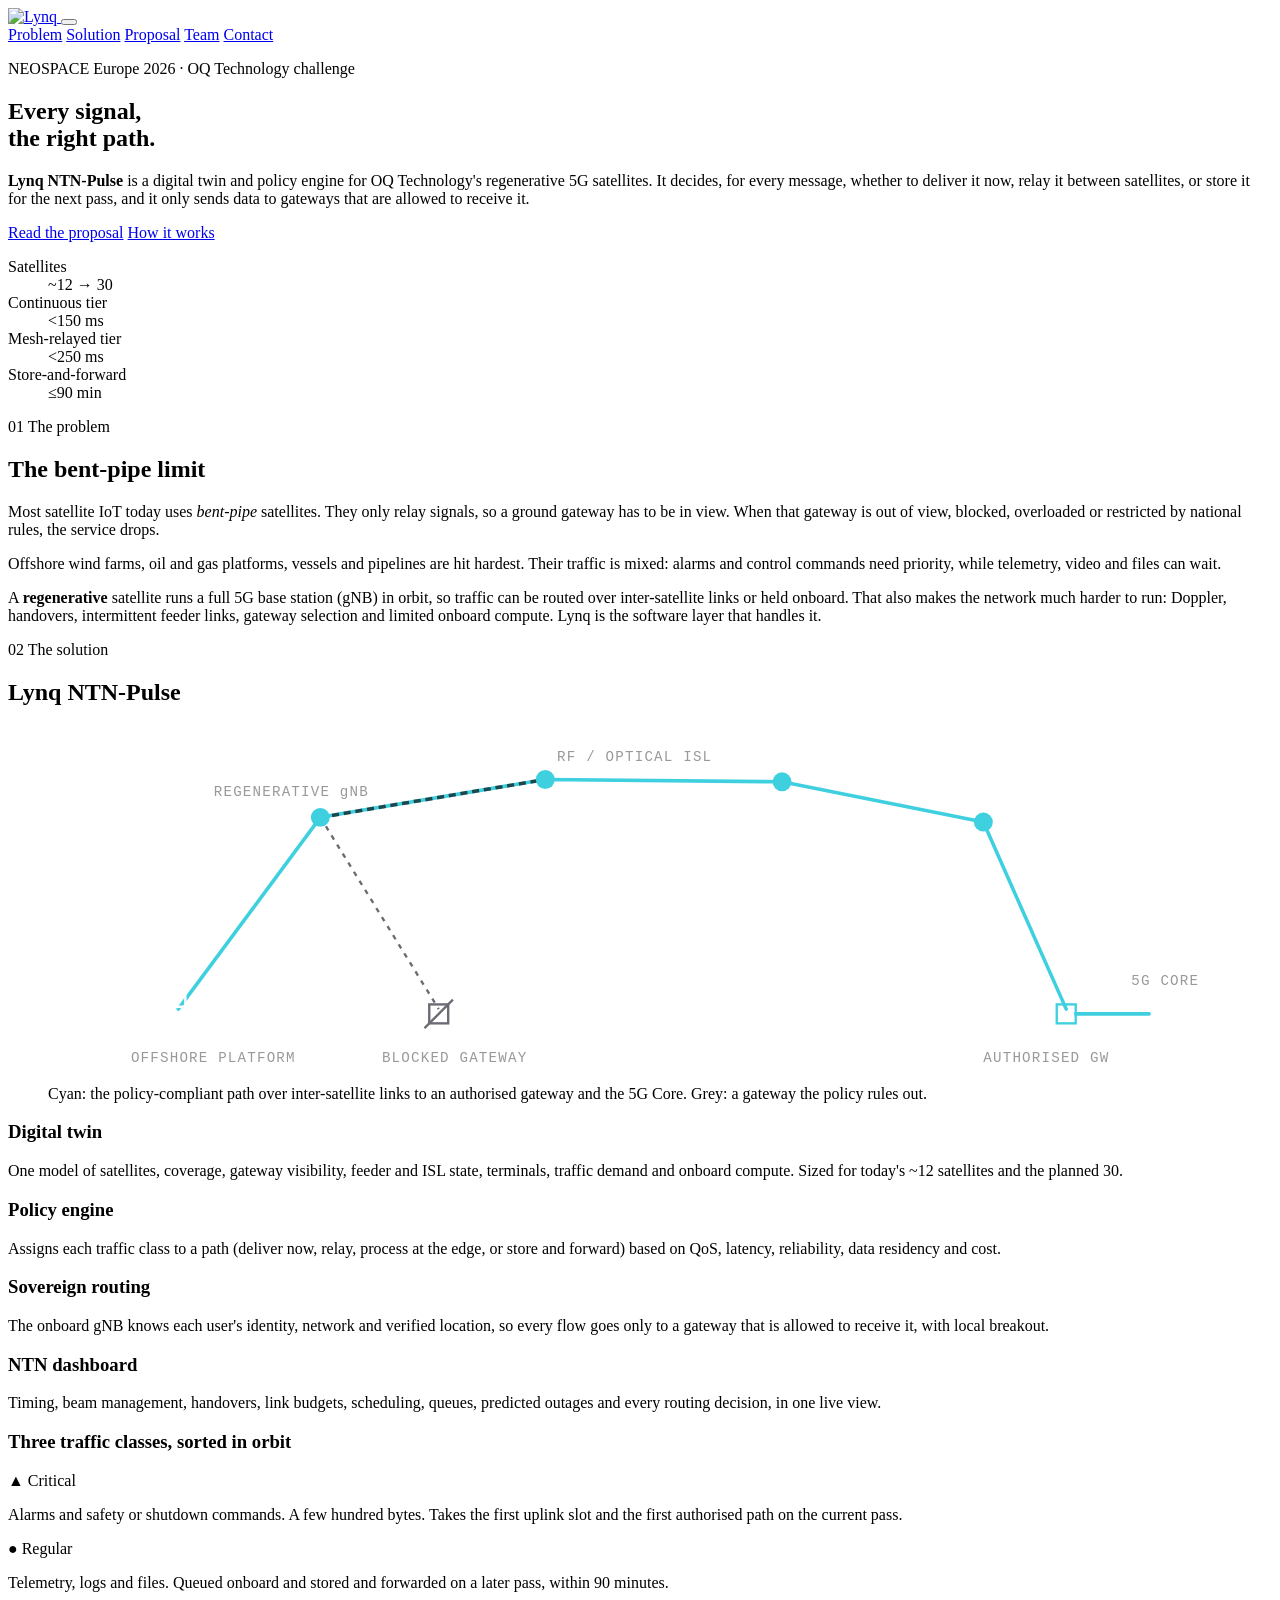
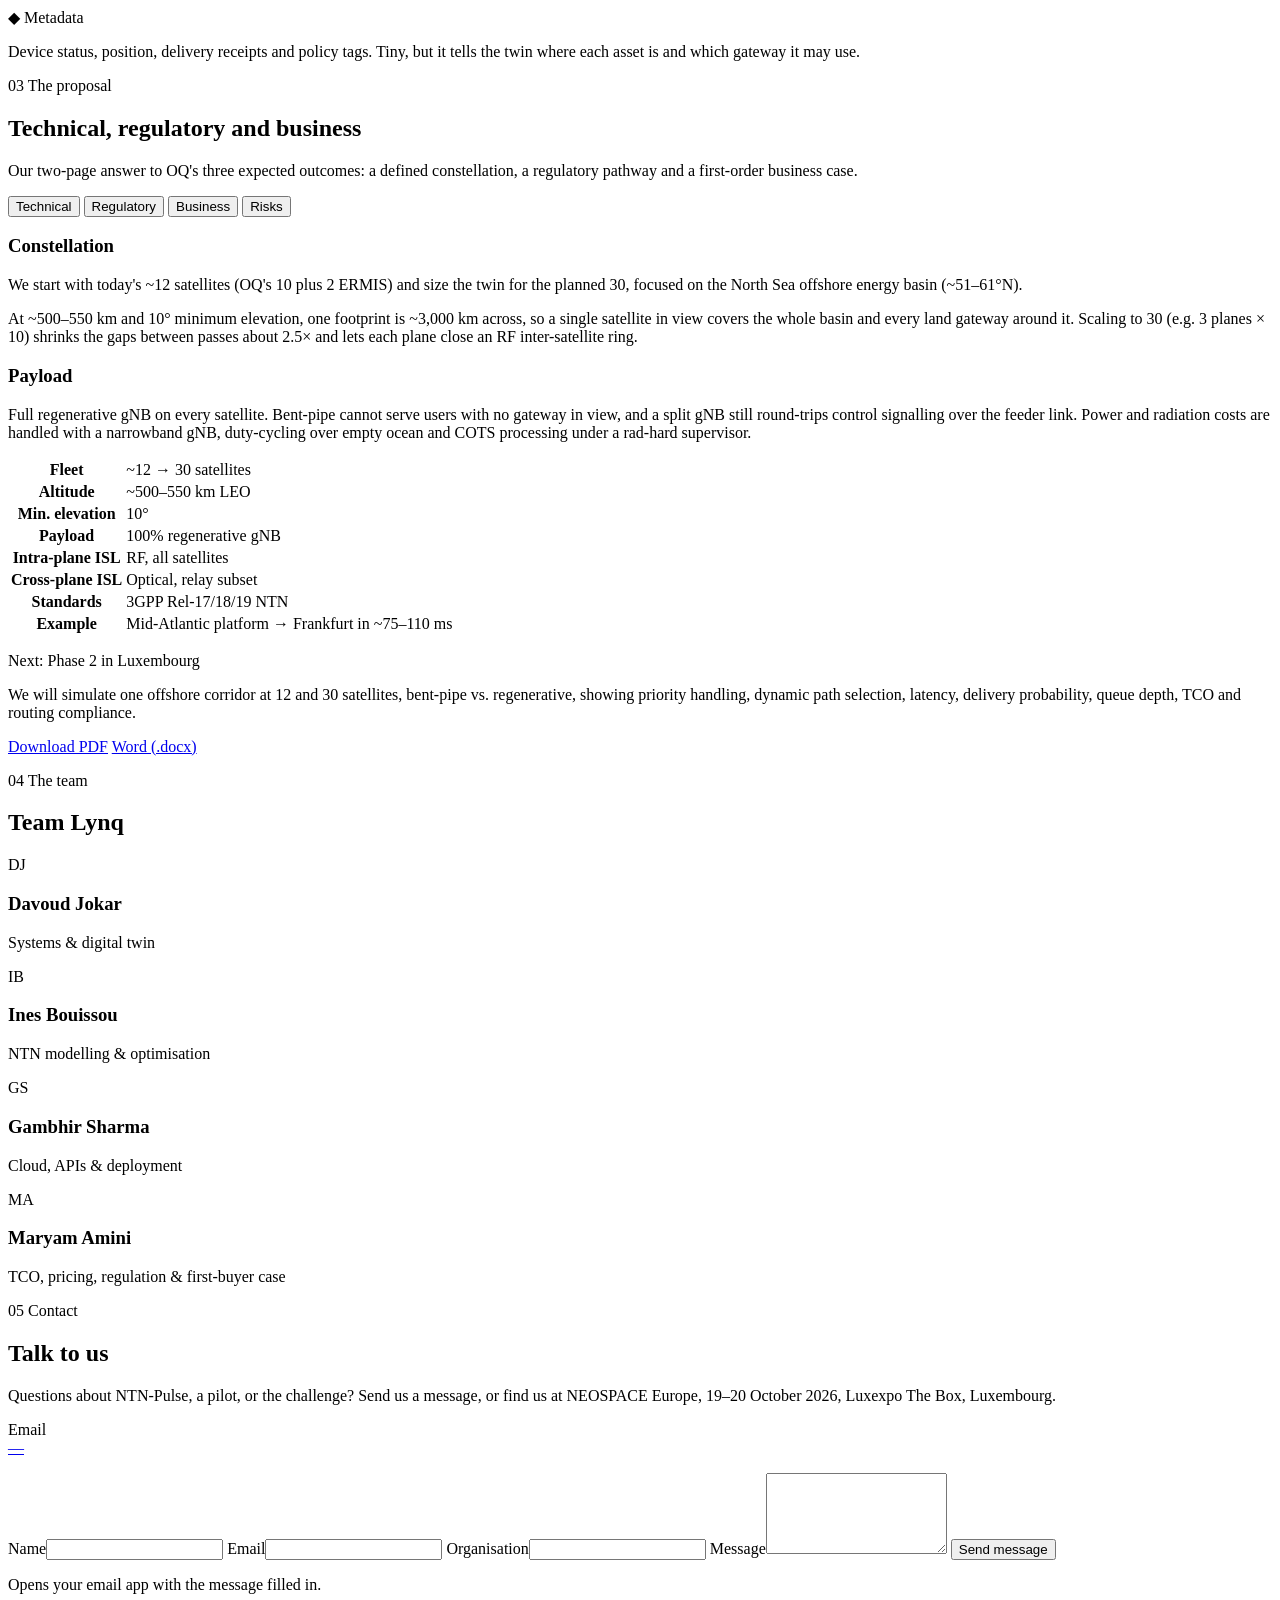
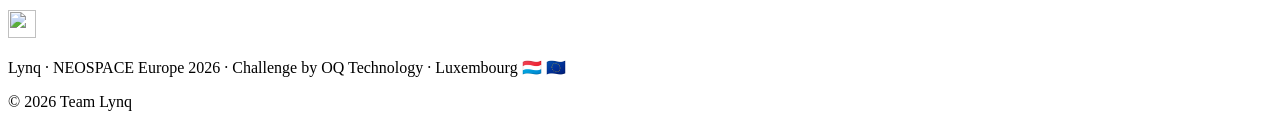
==== website/index.html @ 91b26a1f "Add static website for Vercel One-page site with the proposal summary, architecture diagram, team an" ====
<!doctype html>
<html lang="en">
<head>
  <meta charset="utf-8">
  <meta name="viewport" content="width=device-width, initial-scale=1">
  <title>Lynq NTN-Pulse · Every signal, the right path.</title>
  <meta name="description" content="Lynq NTN-Pulse: a digital twin and policy engine for OQ Technology's regenerative gNB-onboard LEO constellation. NEOSPACE Europe 2026.">
  <meta property="og:title" content="Lynq NTN-Pulse">
  <meta property="og:description" content="Digital twin and policy engine for regenerative 5G NR-NTN satellites. Every signal, the right path.">
  <meta property="og:type" content="website">
  <meta name="theme-color" content="#0E0E0E">
  <link rel="icon" href="/assets/favicon/favicon.svg" type="image/svg+xml">
  <link rel="icon" href="/assets/favicon/favicon-32.png" sizes="32x32">
  <link rel="apple-touch-icon" href="/assets/favicon/favicon-180.png">
  <link rel="stylesheet" href="/assets/lynq-tokens.css">
  <link rel="stylesheet" href="/styles.css">
</head>
<body>
  <header class="nav">
    <div class="wrap nav__inner">
      <a href="#top" class="nav__brand" aria-label="Lynq home">
        <img src="/assets/logos/lynq-horizontal.svg" alt="Lynq" height="28">
      </a>
      <button class="nav__toggle" aria-label="Open menu" aria-expanded="false" aria-controls="nav-links">
        <span></span><span></span>
      </button>
      <nav id="nav-links" class="nav__links">
        <a href="#problem">Problem</a>
        <a href="#solution">Solution</a>
        <a href="#proposal">Proposal</a>
        <a href="#team">Team</a>
        <a href="#contact" class="lynq-btn lynq-btn--sm">Contact</a>
      </nav>
    </div>
  </header>

  <main id="top">
    <!-- Hero -->
    <section class="hero">
      <div class="hero__orbits" aria-hidden="true"></div>
      <div class="wrap hero__inner">
        <p class="lynq-label">NEOSPACE Europe 2026 · OQ Technology challenge</p>
        <h1 class="hero__title lynq-h-gradient">Every signal,<br>the right path.</h1>
        <p class="hero__lead">
          <strong>Lynq NTN-Pulse</strong> is a digital twin and policy engine for OQ Technology's
          regenerative 5G satellites. It decides, for every message, whether to deliver it now,
          relay it between satellites, or store it for the next pass, and it only sends data
          to gateways that are allowed to receive it.
        </p>
        <div class="hero__cta">
          <a href="/assets/docs/lynq-ntn-pulse-proposal.pdf" class="lynq-btn" target="_blank" rel="noopener">Read the proposal</a>
          <a href="#solution" class="btn-secondary">How it works</a>
        </div>
        <dl class="stats">
          <div><dt>Satellites</dt><dd>~12 → 30</dd></div>
          <div><dt>Continuous tier</dt><dd>&lt;150 ms</dd></div>
          <div><dt>Mesh-relayed tier</dt><dd>&lt;250 ms</dd></div>
          <div><dt>Store-and-forward</dt><dd>≤90 min</dd></div>
        </dl>
      </div>
    </section>

    <!-- Problem -->
    <section id="problem" class="section">
      <div class="wrap grid-2">
        <div>
          <p class="lynq-label"><span class="num">01</span> The problem</p>
          <h2 class="lynq-h-gradient">The bent-pipe limit</h2>
        </div>
        <div class="prose">
          <p>
            Most satellite IoT today uses <em>bent-pipe</em> satellites. They only relay signals,
            so a ground gateway has to be in view. When that gateway is out of view, blocked,
            overloaded or restricted by national rules, the service drops.
          </p>
          <p>
            Offshore wind farms, oil and gas platforms, vessels and pipelines are hit hardest.
            Their traffic is mixed: alarms and control commands need priority, while telemetry,
            video and files can wait.
          </p>
          <p>
            A <strong>regenerative</strong> satellite runs a full 5G base station (gNB) in orbit, so
            traffic can be routed over inter-satellite links or held onboard. That also makes the
            network much harder to run: Doppler, handovers, intermittent feeder links, gateway
            selection and limited onboard compute. Lynq is the software layer that handles it.
          </p>
        </div>
      </div>
    </section>

    <!-- Solution -->
    <section id="solution" class="section section--alt">
      <div class="wrap">
        <p class="lynq-label"><span class="num">02</span> The solution</p>
        <h2 class="lynq-h-gradient">Lynq NTN-Pulse</h2>

        <figure class="diagram">
          <svg viewBox="0 0 1000 300" role="img" aria-labelledby="diag-title diag-desc">
            <title id="diag-title">Policy-compliant data path</title>
            <desc id="diag-desc">An offshore platform sends data up to a satellite. The nearby gateway is blocked, so the data is relayed over inter-satellite links to an authorised gateway and on to the 5G Core and cloud.</desc>
            <defs>
              <pattern id="grid" width="40" height="40" patternUnits="userSpaceOnUse">
                <path d="M40 0H0V40" fill="none" stroke="rgba(255,255,255,.04)"/>
              </pattern>
            </defs>
            <rect width="1000" height="300" fill="url(#grid)"/>
            <path d="M20 120 Q500 -10 980 120" fill="none" stroke="rgba(255,255,255,.12)" stroke-width="1.5"/>
            <!-- service + ISL path -->
            <path class="pulse" d="M110 240 L230 78 L420 46 L620 48 L790 82 L860 240" fill="none" stroke="#3FD0E0" stroke-width="3" stroke-linecap="round" stroke-linejoin="round"/>
            <line x1="230" y1="78" x2="420" y2="46" stroke="#0E0E0E" stroke-width="3" stroke-dasharray="6 4" opacity=".7"/>
            <!-- blocked feeder -->
            <line x1="230" y1="78" x2="330" y2="240" stroke="#6B6B73" stroke-width="2" stroke-dasharray="4 5"/>
            <!-- satellites -->
            <g fill="#3FD0E0">
              <circle cx="230" cy="78" r="8"/><circle cx="420" cy="46" r="8"/>
              <circle cx="620" cy="48" r="8"/><circle cx="790" cy="82" r="8"/>
            </g>
            <!-- platform -->
            <g stroke="#fff" stroke-width="2" fill="none" stroke-linecap="round">
              <path d="M92 262 L128 262 M98 262 L104 238 L116 238 L122 262 M104 238 L104 228 L116 228 L116 238"/>
            </g>
            <!-- blocked gateway -->
            <rect x="322" y="236" width="16" height="16" fill="none" stroke="#6B6B73" stroke-width="2"/>
            <line x1="318" y1="256" x2="342" y2="232" stroke="#6B6B73" stroke-width="2"/>
            <!-- authorised gateway -->
            <rect x="852" y="236" width="16" height="16" fill="none" stroke="#3FD0E0" stroke-width="2"/>
            <line x1="868" y1="244" x2="930" y2="244" stroke="#3FD0E0" stroke-width="3" stroke-linecap="round"/>
            <circle cx="944" cy="244" r="10" fill="none" stroke="#fff" stroke-width="2"/>
            <g font-family="JetBrains Mono, monospace" font-size="12" letter-spacing="1" fill="#999">
              <text x="70" y="285">OFFSHORE PLATFORM</text>
              <text x="282" y="285">BLOCKED GATEWAY</text>
              <text x="430" y="30">RF / OPTICAL ISL</text>
              <text x="790" y="285">AUTHORISED GW</text>
              <text x="915" y="220">5G CORE</text>
              <text x="140" y="60">REGENERATIVE gNB</text>
            </g>
          </svg>
          <figcaption>Cyan: the policy-compliant path over inter-satellite links to an authorised gateway and the 5G Core. Grey: a gateway the policy rules out.</figcaption>
        </figure>

        <div class="cards">
          <article class="lynq-card card">
            <h3>Digital twin</h3>
            <p>One model of satellites, coverage, gateway visibility, feeder and ISL state, terminals, traffic demand and onboard compute. Sized for today's ~12 satellites and the planned 30.</p>
          </article>
          <article class="lynq-card card">
            <h3>Policy engine</h3>
            <p>Assigns each traffic class to a path (deliver now, relay, process at the edge, or store and forward) based on QoS, latency, reliability, data residency and cost.</p>
          </article>
          <article class="lynq-card card">
            <h3>Sovereign routing</h3>
            <p>The onboard gNB knows each user's identity, network and verified location, so every flow goes only to a gateway that is allowed to receive it, with local breakout.</p>
          </article>
          <article class="lynq-card card">
            <h3>NTN dashboard</h3>
            <p>Timing, beam management, handovers, link budgets, scheduling, queues, predicted outages and every routing decision, in one live view.</p>
          </article>
        </div>

        <h3 class="sub">Three traffic classes, sorted in orbit</h3>
        <div class="classes">
          <div class="class class--critical">
            <span class="class__tag">▲ Critical</span>
            <p>Alarms and safety or shutdown commands. A few hundred bytes. Takes the first uplink slot and the first authorised path on the current pass.</p>
          </div>
          <div class="class class--regular">
            <span class="class__tag">● Regular</span>
            <p>Telemetry, logs and files. Queued onboard and stored and forwarded on a later pass, within 90 minutes.</p>
          </div>
          <div class="class class--meta">
            <span class="class__tag">◆ Metadata</span>
            <p>Device status, position, delivery receipts and policy tags. Tiny, but it tells the twin where each asset is and which gateway it may use.</p>
          </div>
        </div>
      </div>
    </section>

    <!-- Proposal -->
    <section id="proposal" class="section">
      <div class="wrap">
        <p class="lynq-label"><span class="num">03</span> The proposal</p>
        <h2 class="lynq-h-gradient">Technical, regulatory and business</h2>
        <p class="intro">Our two-page answer to OQ's three expected outcomes: a defined constellation, a regulatory pathway and a first-order business case.</p>

        <div class="tabs" role="tablist" aria-label="Proposal sections">
          <button role="tab" id="tab-tech" aria-controls="panel-tech" aria-selected="true">Technical</button>
          <button role="tab" id="tab-reg" aria-controls="panel-reg" aria-selected="false" tabindex="-1">Regulatory</button>
          <button role="tab" id="tab-biz" aria-controls="panel-biz" aria-selected="false" tabindex="-1">Business</button>
          <button role="tab" id="tab-risk" aria-controls="panel-risk" aria-selected="false" tabindex="-1">Risks</button>
        </div>

        <div class="panel" role="tabpanel" id="panel-tech" aria-labelledby="tab-tech">
          <div class="grid-2">
            <div class="prose">
              <h3>Constellation</h3>
              <p>We start with today's ~12 satellites (OQ's 10 plus 2 ERMIS) and size the twin for the planned 30, focused on the North Sea offshore energy basin (~51–61°N).</p>
              <p>At ~500–550 km and 10° minimum elevation, one footprint is ~3,000 km across, so a single satellite in view covers the whole basin and every land gateway around it. Scaling to 30 (e.g. 3 planes × 10) shrinks the gaps between passes about 2.5× and lets each plane close an RF inter-satellite ring.</p>
              <h3>Payload</h3>
              <p>Full regenerative gNB on every satellite. Bent-pipe cannot serve users with no gateway in view, and a split gNB still round-trips control signalling over the feeder link. Power and radiation costs are handled with a narrowband gNB, duty-cycling over empty ocean and COTS processing under a rad-hard supervisor.</p>
            </div>
            <div>
              <table class="spec">
                <tbody>
                  <tr><th>Fleet</th><td>~12 → 30 satellites</td></tr>
                  <tr><th>Altitude</th><td>~500–550 km LEO</td></tr>
                  <tr><th>Min. elevation</th><td>10°</td></tr>
                  <tr><th>Payload</th><td>100% regenerative gNB</td></tr>
                  <tr><th>Intra-plane ISL</th><td>RF, all satellites</td></tr>
                  <tr><th>Cross-plane ISL</th><td>Optical, relay subset</td></tr>
                  <tr><th>Standards</th><td>3GPP Rel-17/18/19 NTN</td></tr>
                  <tr><th>Example</th><td>Mid-Atlantic platform → Frankfurt in ~75–110 ms</td></tr>
                </tbody>
              </table>
            </div>
          </div>
        </div>

        <div class="panel" role="tabpanel" id="panel-reg" aria-labelledby="tab-reg" hidden>
          <div class="grid-2">
            <div class="prose">
              <h3>The Consultant's Dilemma</h3>
              <p>A local gateway may be the best technical choice but still be off-limits because of national restrictions, data-residency rules or licensing. Lynq applies routing policy onboard and sends each flow only to a policy-compliant gateway. Under MNO partnerships, the MNO keeps lawful intercept.</p>
              <p>ITU Radio Regulations Article 9 coordination and Article 22 EPFD limits are hard design constraints. We support EU-hosted processing, encryption, customer key ownership, pseudonymisation and GDPR retention. <strong>Sovereignty is built into routing.</strong></p>
            </div>
            <ol class="steps">
              <li><strong>Luxembourg ILR / LSA</strong><span>Extend OQ's Nov-2025 concession to ISL and regenerative operations</span></li>
              <li><strong>ITU BR via Luxembourg</strong><span>Priority filings</span></li>
              <li><strong>International waters</strong><span>No landing rights needed</span></li>
              <li><strong>North Sea regulators &amp; MNOs</strong><span>Coastal coverage</span></li>
              <li><strong>EC / CEPT</strong><span>S-band MSS (IoT) and C-band direct-to-device spectrum</span></li>
            </ol>
          </div>
        </div>

        <div class="panel" role="tabpanel" id="panel-biz" aria-labelledby="tab-biz" hidden>
          <div class="grid-2">
            <div class="prose">
              <h3>First buyer</h3>
              <p>A European offshore energy operator or offshore wind O&amp;M provider. Lynq reduces blind spots, improves alarm delivery and cuts dependence on VSAT and fixed gateways.</p>
              <h3>Revenue</h3>
              <p>Integration fees, monthly subscriptions by asset and traffic class, usage charges for priority QoS, and MNO wholesale or roaming. We price per asset, never per byte.</p>
              <p>OQ's EIC Accelerator award and €25M EIB venture debt fund a second service on the same network: SOS and safety messaging to unmodified phones for offshore crews and vessels.</p>
            </div>
            <div class="bignums">
              <div><span class="bignum">~€9M</span><span>per year opex for the North Sea network, including replenishment</span></div>
              <div><span class="bignum">~75k</span><span>offshore assets at €120/yr to break even</span></div>
              <div><span class="bignum">~9k</span><span>sovereign or defence endpoints at €1,000+/yr to break even</span></div>
            </div>
          </div>
        </div>

        <div class="panel" role="tabpanel" id="panel-risk" aria-labelledby="tab-risk" hidden>
          <div class="table-scroll">
            <table class="risks">
              <thead><tr><th>Risk</th><th>Assumption</th><th>Mitigation</th></tr></thead>
              <tbody>
                <tr><td>Payload</td><td>Final power, compute, radiation and RAN-interface limits may differ.</td><td>Payload-independent policies with cloud and gateway fallback; OQ interface checklist.</td></tr>
                <tr><td>ISL / regulatory</td><td>Final ISL, gateway and spectrum choices may change.</td><td>Simulate optical and RF ISLs, gateway visibility and store-and-forward; ITU and national rules as hard constraints.</td></tr>
                <tr><td>Adoption</td><td>Customers may resist new terminals, MNO integration or uncertain SLAs.</td><td>One wind-turbine alarm use case, measured TCO and a paid pilot with latency, availability and delivery targets.</td></tr>
              </tbody>
            </table>
          </div>
        </div>

        <div class="next lynq-card">
          <div>
            <p class="lynq-label">Next: Phase 2 in Luxembourg</p>
            <p>We will simulate one offshore corridor at 12 and 30 satellites, bent-pipe vs. regenerative, showing priority handling, dynamic path selection, latency, delivery probability, queue depth, TCO and routing compliance.</p>
          </div>
          <div class="next__dl">
            <a href="/assets/docs/lynq-ntn-pulse-proposal.pdf" class="lynq-btn" target="_blank" rel="noopener">Download PDF</a>
            <a href="/assets/docs/lynq-ntn-pulse-proposal.docx" class="btn-secondary" download>Word (.docx)</a>
          </div>
        </div>
      </div>
    </section>

    <!-- Team -->
    <section id="team" class="section section--alt">
      <div class="wrap">
        <p class="lynq-label"><span class="num">04</span> The team</p>
        <h2 class="lynq-h-gradient">Team Lynq</h2>
        <div class="team">
          <article class="lynq-card member">
            <div class="member__avatar" aria-hidden="true">DJ</div>
            <h3>Davoud Jokar</h3>
            <p>Systems &amp; digital twin</p>
          </article>
          <article class="lynq-card member">
            <div class="member__avatar" aria-hidden="true">IB</div>
            <h3>Ines Bouissou</h3>
            <p>NTN modelling &amp; optimisation</p>
          </article>
          <article class="lynq-card member">
            <div class="member__avatar" aria-hidden="true">GS</div>
            <h3>Gambhir Sharma</h3>
            <p>Cloud, APIs &amp; deployment</p>
          </article>
          <article class="lynq-card member">
            <div class="member__avatar" aria-hidden="true">MA</div>
            <h3>Maryam Amini</h3>
            <p>TCO, pricing, regulation &amp; first-buyer case</p>
          </article>
        </div>
      </div>
    </section>

    <!-- Contact -->
    <section id="contact" class="section">
      <div class="wrap grid-2">
        <div>
          <p class="lynq-label"><span class="num">05</span> Contact</p>
          <h2 class="lynq-h-gradient">Talk to us</h2>
          <p class="intro">Questions about NTN-Pulse, a pilot, or the challenge? Send us a message, or find us at NEOSPACE Europe, 19–20 October 2026, Luxexpo The Box, Luxembourg.</p>
          <p class="contact-email">
            <span class="lynq-label">Email</span><br>
            <a id="contact-email" href="#">—</a>
          </p>
        </div>
        <form class="contact-form lynq-card" id="contact-form">
          <label>Name<input name="name" type="text" autocomplete="name" required></label>
          <label>Email<input name="email" type="email" autocomplete="email" required></label>
          <label>Organisation<input name="org" type="text" autocomplete="organization"></label>
          <label>Message<textarea name="message" rows="5" required></textarea></label>
          <button type="submit" class="lynq-btn">Send message</button>
          <p class="form-note">Opens your email app with the message filled in.</p>
        </form>
      </div>
    </section>
  </main>

  <footer class="footer">
    <div class="wrap footer__inner">
      <img src="/assets/logos/lynq-icon.svg" alt="" width="28" height="28">
      <p>Lynq · NEOSPACE Europe 2026 · Challenge by OQ Technology · Luxembourg 🇱🇺 🇪🇺</p>
      <p>© <span id="year">2026</span> Team Lynq</p>
    </div>
  </footer>

  <script src="/script.js" defer></script>
</body>
</html>
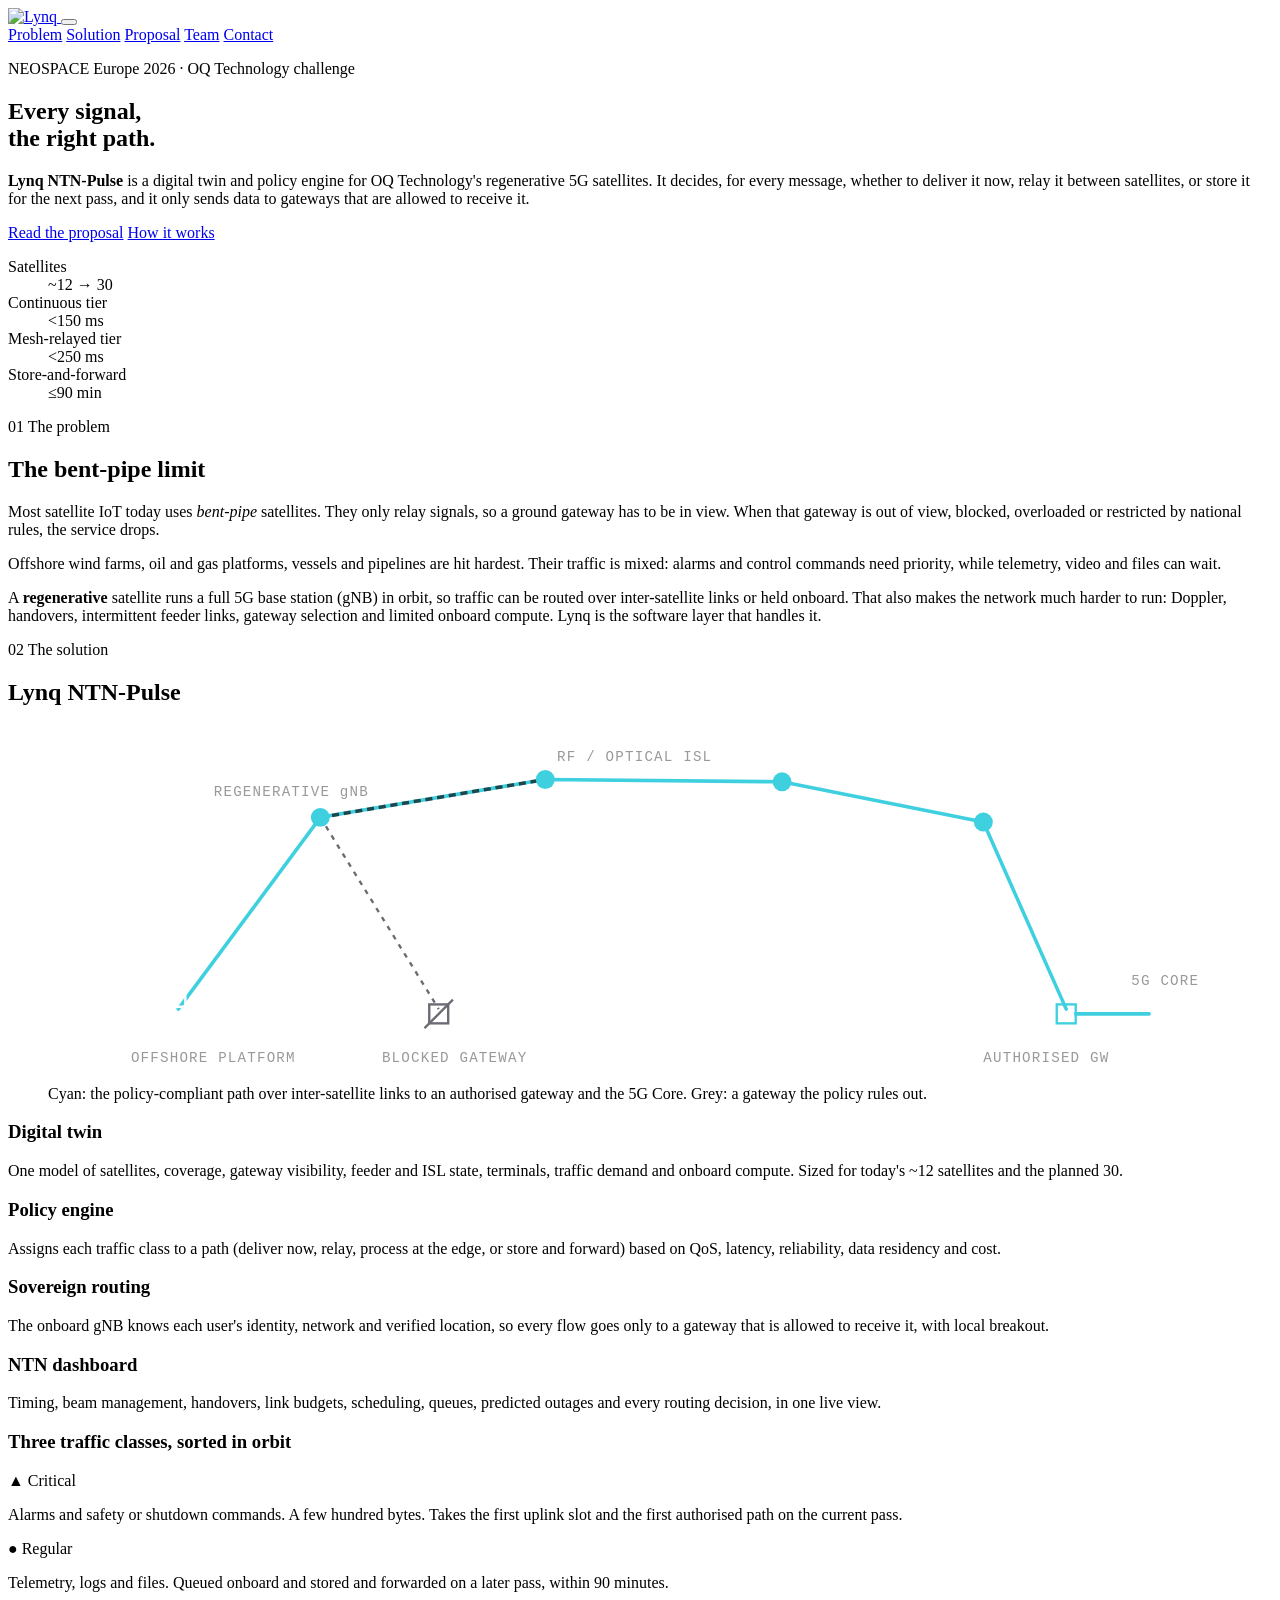
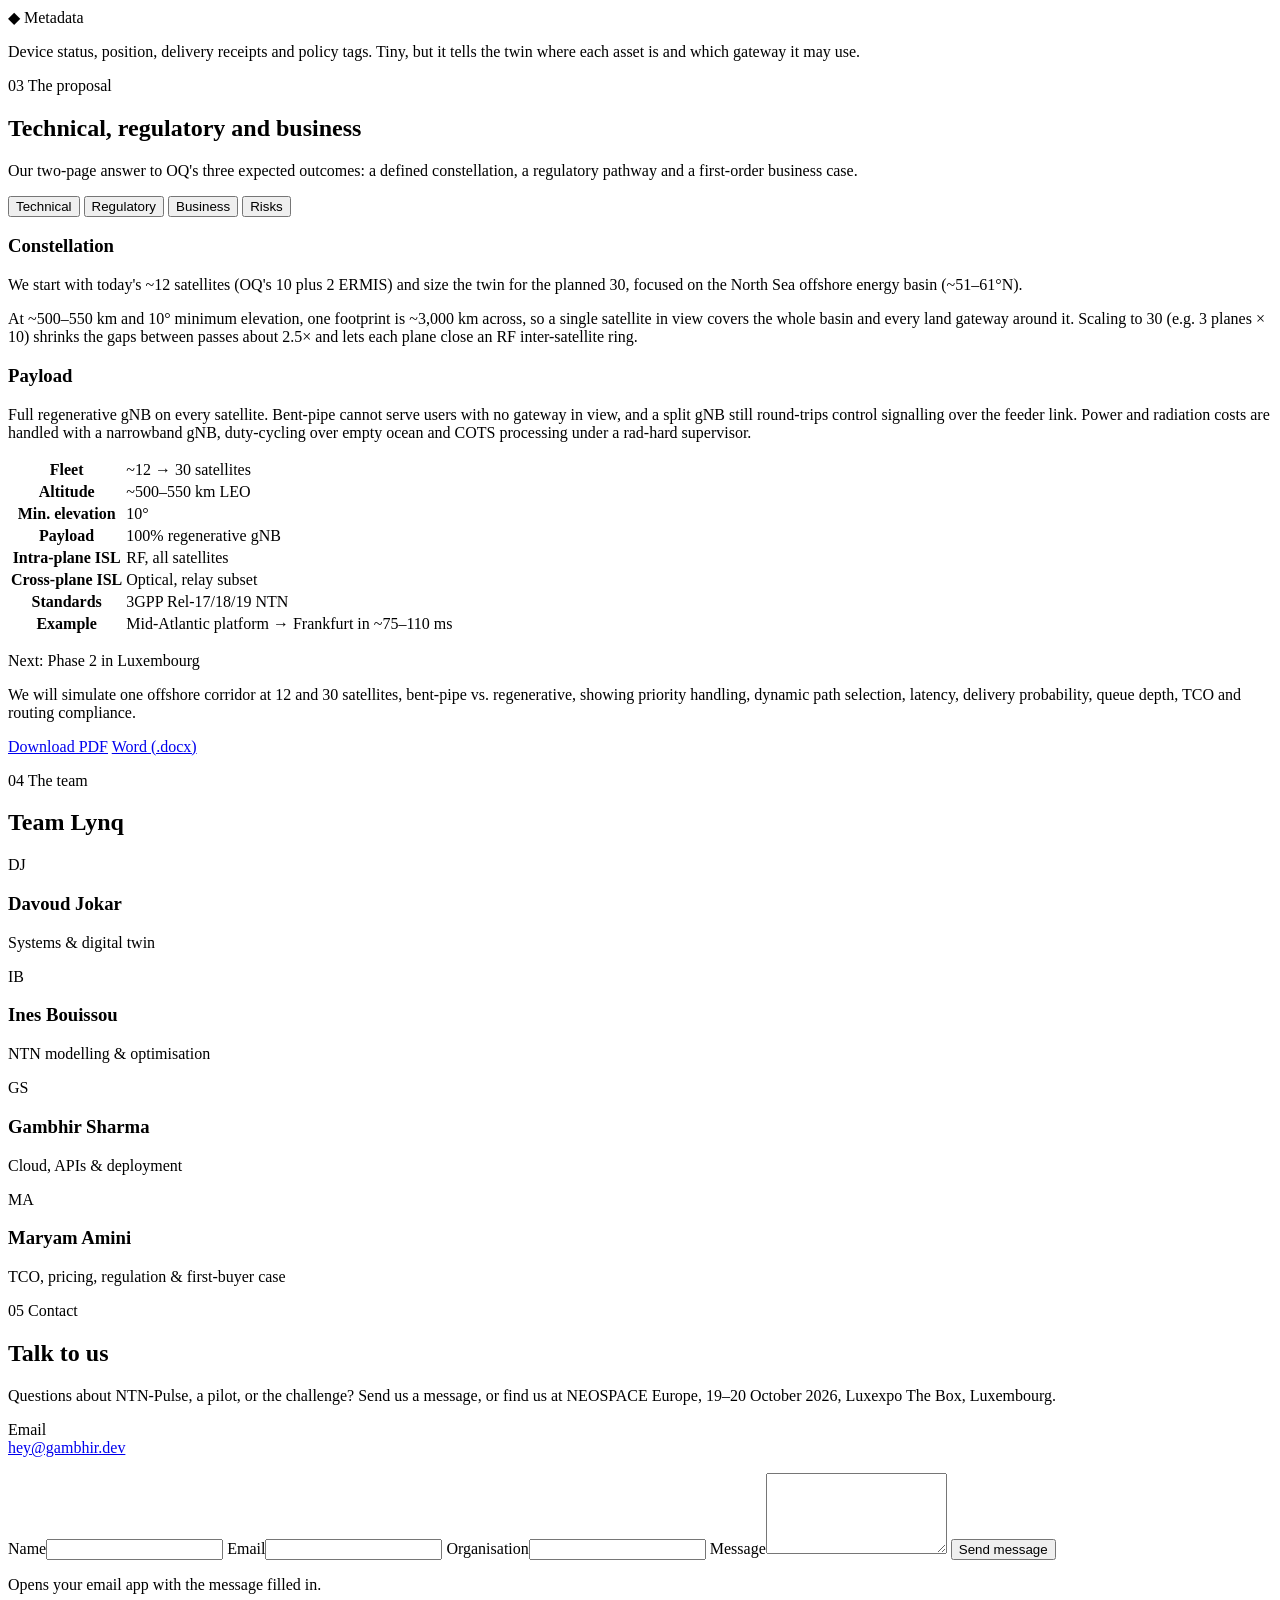
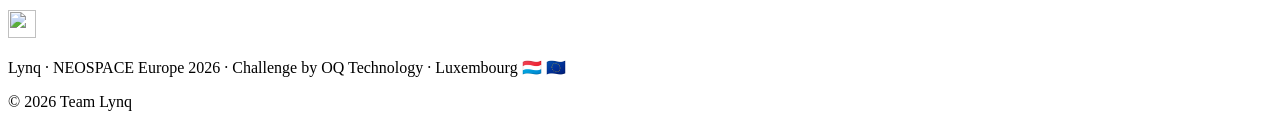
==== commit 0fcf7f58: "Set website contact email to hey@gambhir.dev Co-Authored-By: Claude Opus 5.5 <noreply@anthropic.com>" ====
--- a/website/index.html
+++ b/website/index.html
@@ -314,7 +314,7 @@
           <p class="intro">Questions about NTN-Pulse, a pilot, or the challenge? Send us a message, or find us at NEOSPACE Europe, 19–20 October 2026, Luxexpo The Box, Luxembourg.</p>
           <p class="contact-email">
             <span class="lynq-label">Email</span><br>
-            <a id="contact-email" href="#">—</a>
+            <a id="contact-email" href="mailto:hey@gambhir.dev">hey@gambhir.dev</a>
           </p>
         </div>
         <form class="contact-form lynq-card" id="contact-form">
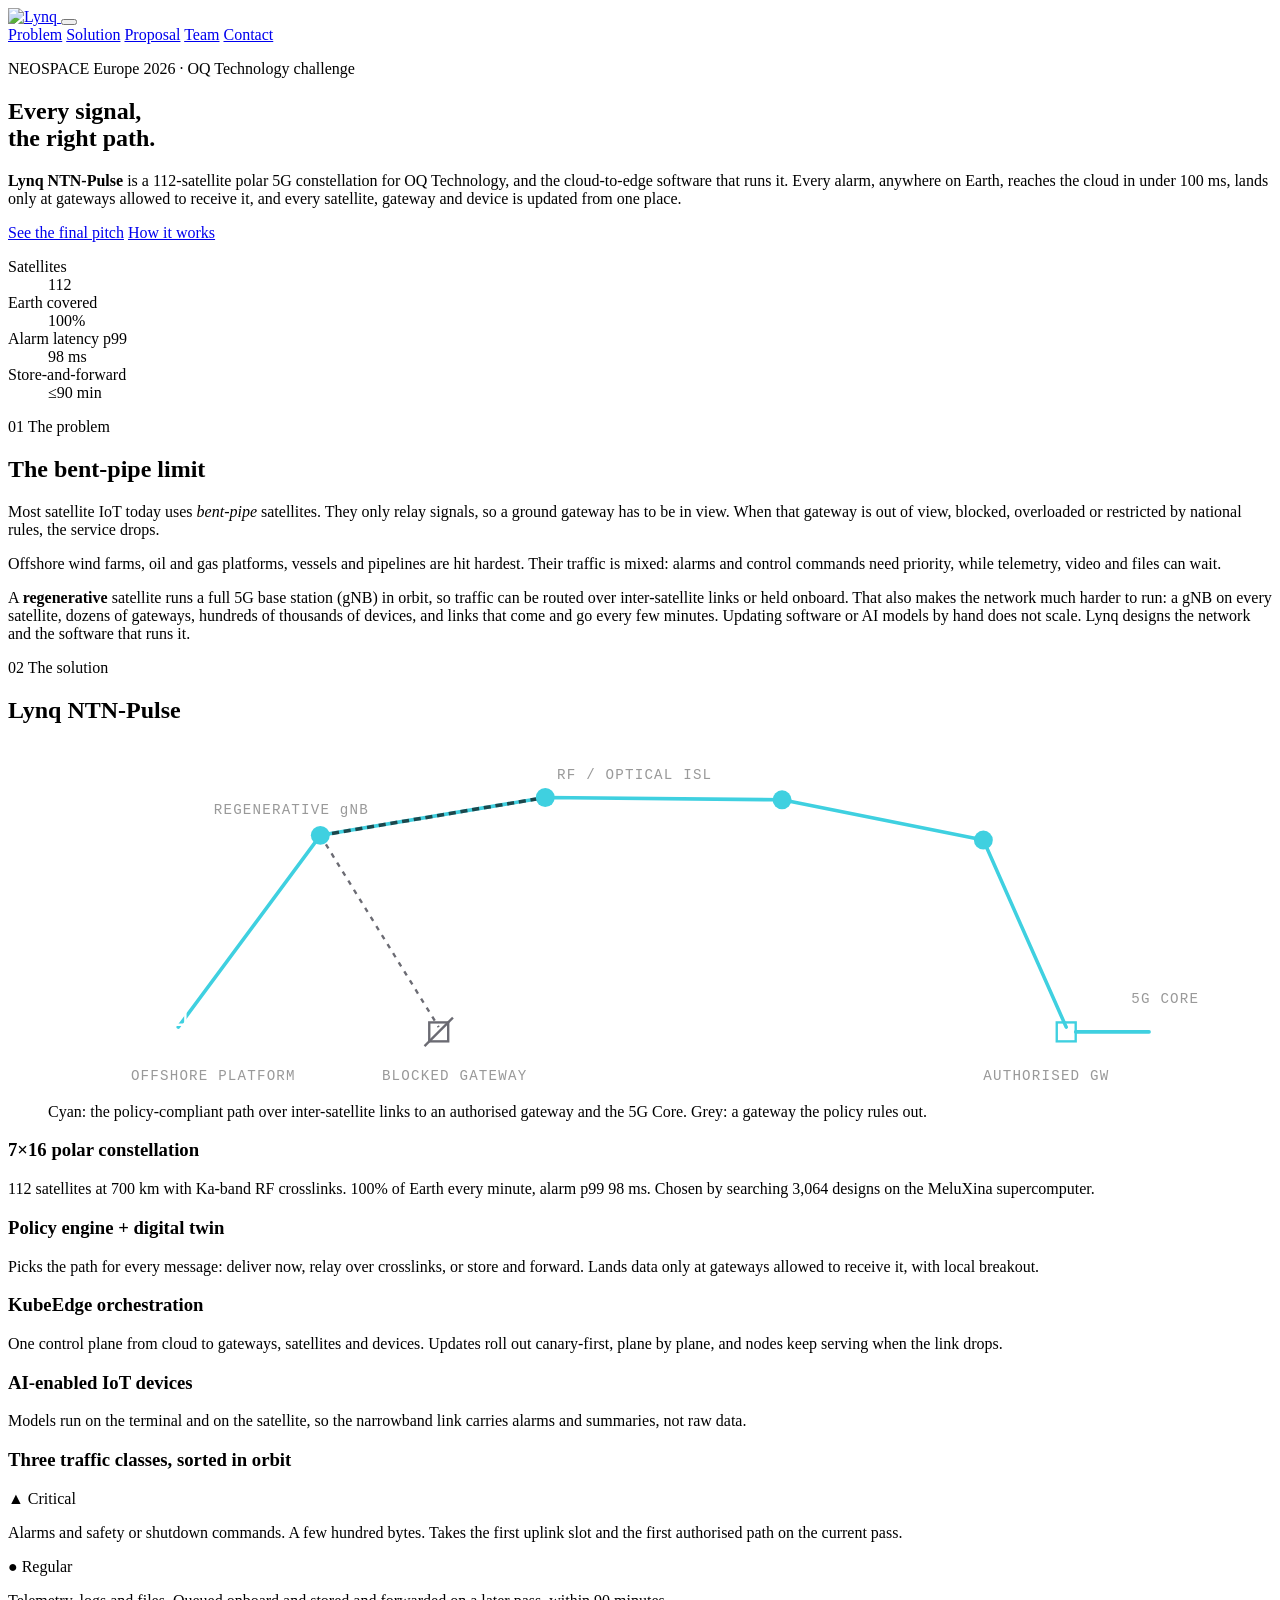
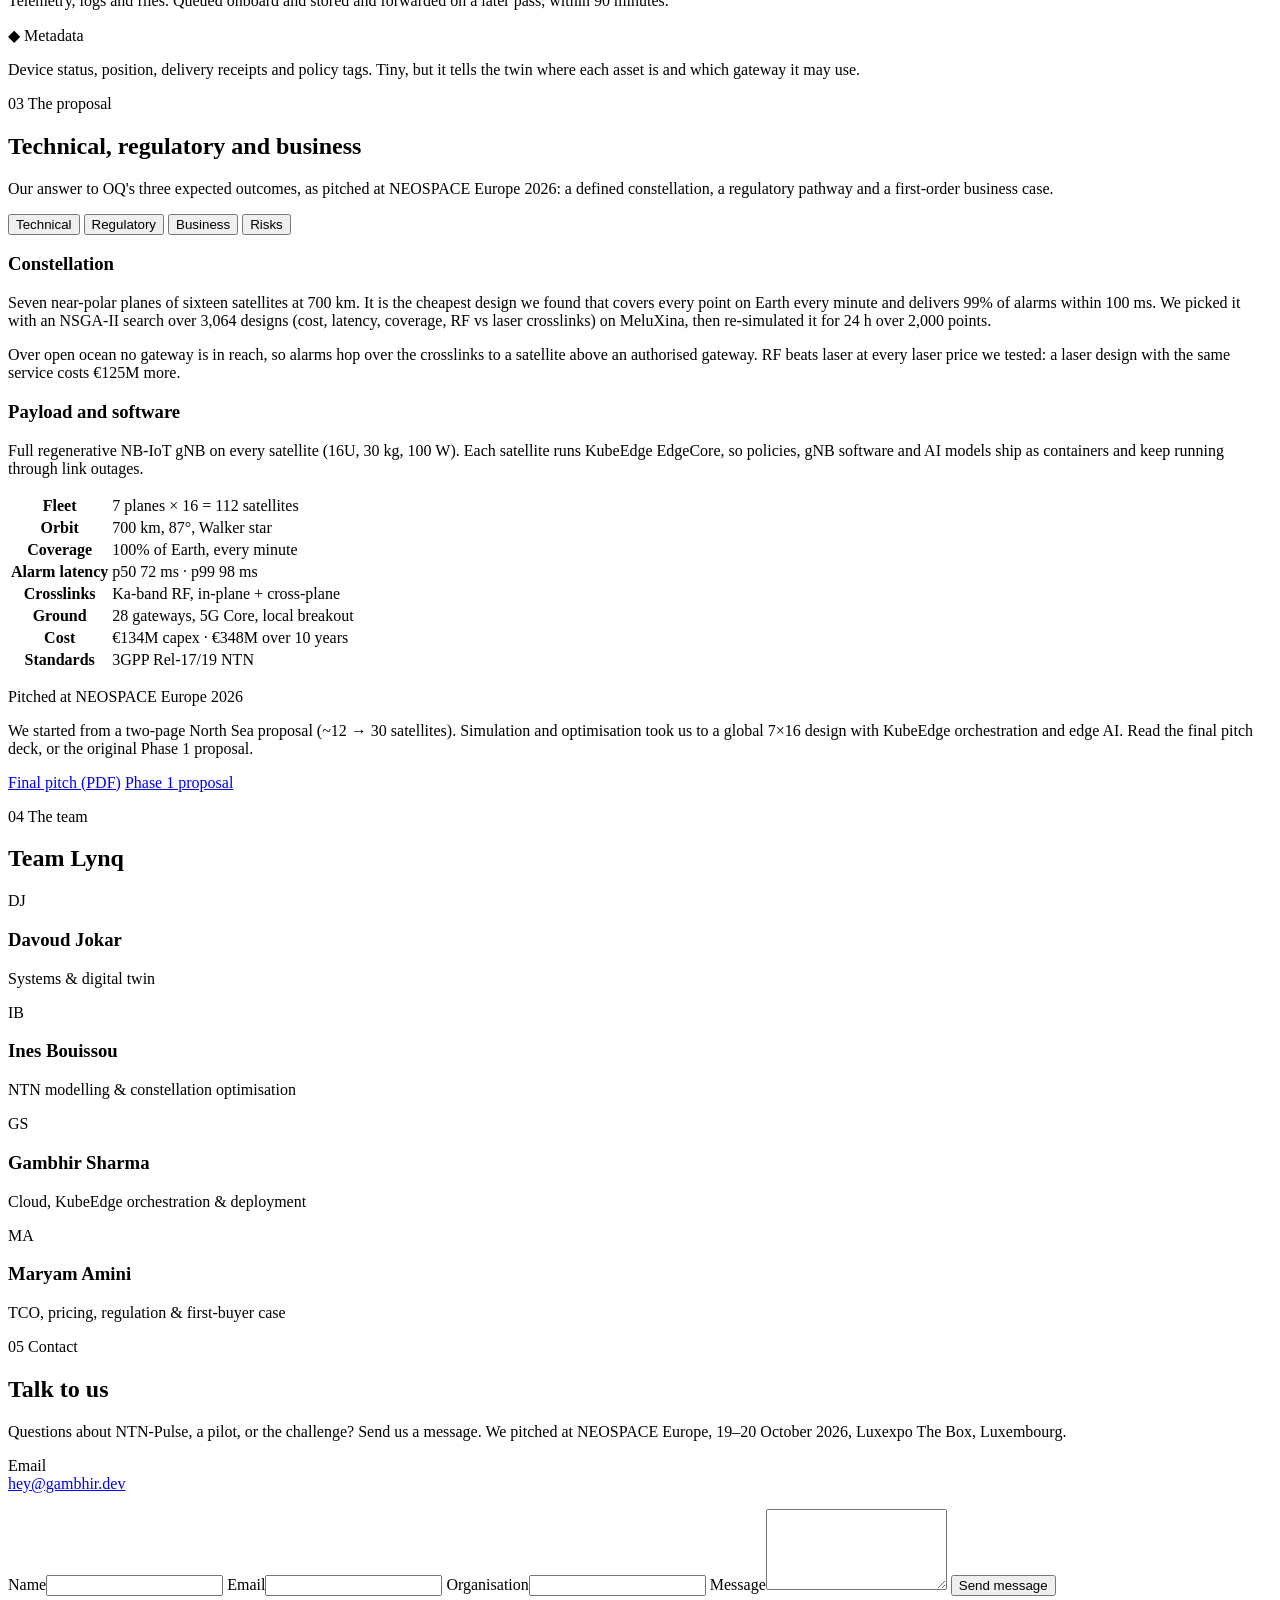
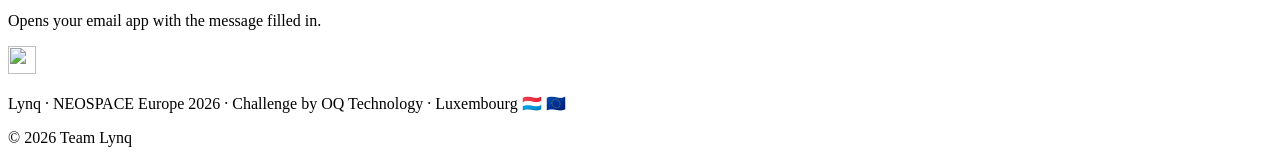
==== commit 654365fd: "Final polish: README for the 7x16 design, pitch folder, website - Rewrite README around the final pi" ====
--- a/website/index.html
+++ b/website/index.html
@@ -4,9 +4,9 @@
   <meta charset="utf-8">
   <meta name="viewport" content="width=device-width, initial-scale=1">
   <title>Lynq NTN-Pulse · Every signal, the right path.</title>
-  <meta name="description" content="Lynq NTN-Pulse: a digital twin and policy engine for OQ Technology's regenerative gNB-onboard LEO constellation. NEOSPACE Europe 2026.">
+  <meta name="description" content="Lynq NTN-Pulse: a 112-satellite polar 5G constellation for OQ Technology and the cloud-to-edge software that runs it. Every alarm on Earth in under 100 ms. NEOSPACE Europe 2026.">
   <meta property="og:title" content="Lynq NTN-Pulse">
-  <meta property="og:description" content="Digital twin and policy engine for regenerative 5G NR-NTN satellites. Every signal, the right path.">
+  <meta property="og:description" content="A 112-satellite polar 5G constellation and the KubeEdge-based software that runs it. Every signal, the right path.">
   <meta property="og:type" content="website">
   <meta name="theme-color" content="#0E0E0E">
   <link rel="icon" href="/assets/favicon/favicon.svg" type="image/svg+xml">
@@ -42,19 +42,19 @@
         <p class="lynq-label">NEOSPACE Europe 2026 · OQ Technology challenge</p>
         <h1 class="hero__title lynq-h-gradient">Every signal,<br>the right path.</h1>
         <p class="hero__lead">
-          <strong>Lynq NTN-Pulse</strong> is a digital twin and policy engine for OQ Technology's
-          regenerative 5G satellites. It decides, for every message, whether to deliver it now,
-          relay it between satellites, or store it for the next pass, and it only sends data
-          to gateways that are allowed to receive it.
+          <strong>Lynq NTN-Pulse</strong> is a 112-satellite polar 5G constellation for OQ Technology,
+          and the cloud-to-edge software that runs it. Every alarm, anywhere on Earth, reaches the
+          cloud in under 100 ms, lands only at gateways allowed to receive it, and every satellite,
+          gateway and device is updated from one place.
         </p>
         <div class="hero__cta">
-          <a href="/assets/docs/lynq-ntn-pulse-proposal.pdf" class="lynq-btn" target="_blank" rel="noopener">Read the proposal</a>
+          <a href="/assets/docs/lynq-ntn-pulse-pitch.pdf" class="lynq-btn" target="_blank" rel="noopener">See the final pitch</a>
           <a href="#solution" class="btn-secondary">How it works</a>
         </div>
         <dl class="stats">
-          <div><dt>Satellites</dt><dd>~12 → 30</dd></div>
-          <div><dt>Continuous tier</dt><dd>&lt;150 ms</dd></div>
-          <div><dt>Mesh-relayed tier</dt><dd>&lt;250 ms</dd></div>
+          <div><dt>Satellites</dt><dd>112</dd></div>
+          <div><dt>Earth covered</dt><dd>100%</dd></div>
+          <div><dt>Alarm latency p99</dt><dd>98 ms</dd></div>
           <div><dt>Store-and-forward</dt><dd>≤90 min</dd></div>
         </dl>
       </div>
@@ -81,8 +81,9 @@
           <p>
             A <strong>regenerative</strong> satellite runs a full 5G base station (gNB) in orbit, so
             traffic can be routed over inter-satellite links or held onboard. That also makes the
-            network much harder to run: Doppler, handovers, intermittent feeder links, gateway
-            selection and limited onboard compute. Lynq is the software layer that handles it.
+            network much harder to run: a gNB on every satellite, dozens of gateways, hundreds of
+            thousands of devices, and links that come and go every few minutes. Updating software or
+            AI models by hand does not scale. Lynq designs the network and the software that runs it.
           </p>
         </div>
       </div>
@@ -140,20 +141,20 @@
 
         <div class="cards">
           <article class="lynq-card card">
-            <h3>Digital twin</h3>
-            <p>One model of satellites, coverage, gateway visibility, feeder and ISL state, terminals, traffic demand and onboard compute. Sized for today's ~12 satellites and the planned 30.</p>
+            <h3>7×16 polar constellation</h3>
+            <p>112 satellites at 700 km with Ka-band RF crosslinks. 100% of Earth every minute, alarm p99 98 ms. Chosen by searching 3,064 designs on the MeluXina supercomputer.</p>
           </article>
           <article class="lynq-card card">
-            <h3>Policy engine</h3>
-            <p>Assigns each traffic class to a path (deliver now, relay, process at the edge, or store and forward) based on QoS, latency, reliability, data residency and cost.</p>
+            <h3>Policy engine + digital twin</h3>
+            <p>Picks the path for every message: deliver now, relay over crosslinks, or store and forward. Lands data only at gateways allowed to receive it, with local breakout.</p>
           </article>
           <article class="lynq-card card">
-            <h3>Sovereign routing</h3>
-            <p>The onboard gNB knows each user's identity, network and verified location, so every flow goes only to a gateway that is allowed to receive it, with local breakout.</p>
+            <h3>KubeEdge orchestration</h3>
+            <p>One control plane from cloud to gateways, satellites and devices. Updates roll out canary-first, plane by plane, and nodes keep serving when the link drops.</p>
           </article>
           <article class="lynq-card card">
-            <h3>NTN dashboard</h3>
-            <p>Timing, beam management, handovers, link budgets, scheduling, queues, predicted outages and every routing decision, in one live view.</p>
+            <h3>AI-enabled IoT devices</h3>
+            <p>Models run on the terminal and on the satellite, so the narrowband link carries alarms and summaries, not raw data.</p>
           </article>
         </div>
 
@@ -180,7 +181,7 @@
       <div class="wrap">
         <p class="lynq-label"><span class="num">03</span> The proposal</p>
         <h2 class="lynq-h-gradient">Technical, regulatory and business</h2>
-        <p class="intro">Our two-page answer to OQ's three expected outcomes: a defined constellation, a regulatory pathway and a first-order business case.</p>
+        <p class="intro">Our answer to OQ's three expected outcomes, as pitched at NEOSPACE Europe 2026: a defined constellation, a regulatory pathway and a first-order business case.</p>
 
         <div class="tabs" role="tablist" aria-label="Proposal sections">
           <button role="tab" id="tab-tech" aria-controls="panel-tech" aria-selected="true">Technical</button>
@@ -193,22 +194,22 @@
           <div class="grid-2">
             <div class="prose">
               <h3>Constellation</h3>
-              <p>We start with today's ~12 satellites (OQ's 10 plus 2 ERMIS) and size the twin for the planned 30, focused on the North Sea offshore energy basin (~51–61°N).</p>
-              <p>At ~500–550 km and 10° minimum elevation, one footprint is ~3,000 km across, so a single satellite in view covers the whole basin and every land gateway around it. Scaling to 30 (e.g. 3 planes × 10) shrinks the gaps between passes about 2.5× and lets each plane close an RF inter-satellite ring.</p>
-              <h3>Payload</h3>
-              <p>Full regenerative gNB on every satellite. Bent-pipe cannot serve users with no gateway in view, and a split gNB still round-trips control signalling over the feeder link. Power and radiation costs are handled with a narrowband gNB, duty-cycling over empty ocean and COTS processing under a rad-hard supervisor.</p>
+              <p>Seven near-polar planes of sixteen satellites at 700 km. It is the cheapest design we found that covers every point on Earth every minute and delivers 99% of alarms within 100 ms. We picked it with an NSGA-II search over 3,064 designs (cost, latency, coverage, RF vs laser crosslinks) on MeluXina, then re-simulated it for 24 h over 2,000 points.</p>
+              <p>Over open ocean no gateway is in reach, so alarms hop over the crosslinks to a satellite above an authorised gateway. RF beats laser at every laser price we tested: a laser design with the same service costs €125M more.</p>
+              <h3>Payload and software</h3>
+              <p>Full regenerative NB-IoT gNB on every satellite (16U, 30 kg, 100 W). Each satellite runs KubeEdge EdgeCore, so policies, gNB software and AI models ship as containers and keep running through link outages.</p>
             </div>
             <div>
               <table class="spec">
                 <tbody>
-                  <tr><th>Fleet</th><td>~12 → 30 satellites</td></tr>
-                  <tr><th>Altitude</th><td>~500–550 km LEO</td></tr>
-                  <tr><th>Min. elevation</th><td>10°</td></tr>
-                  <tr><th>Payload</th><td>100% regenerative gNB</td></tr>
-                  <tr><th>Intra-plane ISL</th><td>RF, all satellites</td></tr>
-                  <tr><th>Cross-plane ISL</th><td>Optical, relay subset</td></tr>
-                  <tr><th>Standards</th><td>3GPP Rel-17/18/19 NTN</td></tr>
-                  <tr><th>Example</th><td>Mid-Atlantic platform → Frankfurt in ~75–110 ms</td></tr>
+                  <tr><th>Fleet</th><td>7 planes × 16 = 112 satellites</td></tr>
+                  <tr><th>Orbit</th><td>700 km, 87°, Walker star</td></tr>
+                  <tr><th>Coverage</th><td>100% of Earth, every minute</td></tr>
+                  <tr><th>Alarm latency</th><td>p50 72 ms · p99 98 ms</td></tr>
+                  <tr><th>Crosslinks</th><td>Ka-band RF, in-plane + cross-plane</td></tr>
+                  <tr><th>Ground</th><td>28 gateways, 5G Core, local breakout</td></tr>
+                  <tr><th>Cost</th><td>€134M capex · €348M over 10 years</td></tr>
+                  <tr><th>Standards</th><td>3GPP Rel-17/19 NTN</td></tr>
                 </tbody>
               </table>
             </div>
@@ -220,13 +221,13 @@
             <div class="prose">
               <h3>The Consultant's Dilemma</h3>
               <p>A local gateway may be the best technical choice but still be off-limits because of national restrictions, data-residency rules or licensing. Lynq applies routing policy onboard and sends each flow only to a policy-compliant gateway. Under MNO partnerships, the MNO keeps lawful intercept.</p>
-              <p>ITU Radio Regulations Article 9 coordination and Article 22 EPFD limits are hard design constraints. We support EU-hosted processing, encryption, customer key ownership, pseudonymisation and GDPR retention. <strong>Sovereignty is built into routing.</strong></p>
+              <p>ITU Radio Regulations Article 9 coordination and Article 22 EPFD limits are hard design constraints. A deorbit burn is budgeted, because 700 km decays too slowly. For NIS2 and the Cyber Resilience Act, updates are signed container images over mTLS, with audited rollouts. <strong>Sovereignty and security are built into the software.</strong></p>
             </div>
             <ol class="steps">
               <li><strong>Luxembourg ILR / LSA</strong><span>Extend OQ's Nov-2025 concession to ISL and regenerative operations</span></li>
               <li><strong>ITU BR via Luxembourg</strong><span>Priority filings</span></li>
               <li><strong>International waters</strong><span>No landing rights needed</span></li>
-              <li><strong>North Sea regulators &amp; MNOs</strong><span>Coastal coverage</span></li>
+              <li><strong>MNO partner countries</strong><span>Landing rights and local breakout</span></li>
               <li><strong>EC / CEPT</strong><span>S-band MSS (IoT) and C-band direct-to-device spectrum</span></li>
             </ol>
           </div>
@@ -235,16 +236,16 @@
         <div class="panel" role="tabpanel" id="panel-biz" aria-labelledby="tab-biz" hidden>
           <div class="grid-2">
             <div class="prose">
-              <h3>First buyer</h3>
-              <p>A European offshore energy operator or offshore wind O&amp;M provider. Lynq reduces blind spots, improves alarm delivery and cuts dependence on VSAT and fixed gateways.</p>
+              <h3>Two layers of customers</h3>
+              <p><strong>OQ Technology</strong> buys the constellation design, NTN-Pulse, KubeEdge orchestration and support. <strong>OQ's end customers</strong> come first from offshore energy and maritime, then from defence and sovereign users.</p>
               <h3>Revenue</h3>
-              <p>Integration fees, monthly subscriptions by asset and traffic class, usage charges for priority QoS, and MNO wholesale or roaming. We price per asset, never per byte.</p>
-              <p>OQ's EIC Accelerator award and €25M EIB venture debt fund a second service on the same network: SOS and safety messaging to unmodified phones for offshore crews and vessels.</p>
+              <p>A platform licence per satellite or gateway node per year, an annual support contract, and a per-device fee for AI-enabled terminals. End customers pay OQ per asset, never per byte.</p>
+              <p>We asked for <strong>€450k</strong> to reach TRL 5 in 12 months: a KubeEdge testbed and hardware-in-the-loop at OQ's 5G Satellite Test Lab.</p>
             </div>
             <div class="bignums">
-              <div><span class="bignum">~€9M</span><span>per year opex for the North Sea network, including replenishment</span></div>
-              <div><span class="bignum">~75k</span><span>offshore assets at €120/yr to break even</span></div>
-              <div><span class="bignum">~9k</span><span>sovereign or defence endpoints at €1,000+/yr to break even</span></div>
+              <div><span class="bignum">$2.3–3.1B</span><span>satellite IoT market in 2026, growing 14–23% a year</span></div>
+              <div><span class="bignum">~290k</span><span>assets at €120/yr for the global network to break even</span></div>
+              <div><span class="bignum">~35k</span><span>sovereign or defence endpoints at €1,000+/yr to break even</span></div>
             </div>
           </div>
         </div>
@@ -254,9 +255,9 @@
             <table class="risks">
               <thead><tr><th>Risk</th><th>Assumption</th><th>Mitigation</th></tr></thead>
               <tbody>
-                <tr><td>Payload</td><td>Final power, compute, radiation and RAN-interface limits may differ.</td><td>Payload-independent policies with cloud and gateway fallback; OQ interface checklist.</td></tr>
-                <tr><td>ISL / regulatory</td><td>Final ISL, gateway and spectrum choices may change.</td><td>Simulate optical and RF ISLs, gateway visibility and store-and-forward; ITU and national rules as hard constraints.</td></tr>
-                <tr><td>Adoption</td><td>Customers may resist new terminals, MNO integration or uncertain SLAs.</td><td>One wind-turbine alarm use case, measured TCO and a paid pilot with latency, availability and delivery targets.</td></tr>
+                <tr><td>Technical</td><td>RF crosslinks have only 0.58 dB margin. One satellite failure opens 4-min gaps. Onboard compute is tight (40 W payload).</td><td>Design for +3 dB per link. One in-orbit spare per plane (7 satellites, ~€7M). Lightweight EdgeCore, updates only in contact windows.</td></tr>
+                <tr><td>Regulatory / market</td><td>OQ's concession is not yet extended to crosslinks. Security certification (NIS2 / CRA).</td><td>Luxembourg first. Signed images, audit logs and a security review built in from the start.</td></tr>
+                <tr><td>Delivery / funding</td><td>Launch cost per plane: a dedicated launch raises the 10-year cost by ~50%.</td><td>Rideshare plus transfer vehicles. The design ranking holds under that sensitivity.</td></tr>
               </tbody>
             </table>
           </div>
@@ -264,12 +265,12 @@
 
         <div class="next lynq-card">
           <div>
-            <p class="lynq-label">Next: Phase 2 in Luxembourg</p>
-            <p>We will simulate one offshore corridor at 12 and 30 satellites, bent-pipe vs. regenerative, showing priority handling, dynamic path selection, latency, delivery probability, queue depth, TCO and routing compliance.</p>
+            <p class="lynq-label">Pitched at NEOSPACE Europe 2026</p>
+            <p>We started from a two-page North Sea proposal (~12 → 30 satellites). Simulation and optimisation took us to a global 7×16 design with KubeEdge orchestration and edge AI. Read the final pitch deck, or the original Phase 1 proposal.</p>
           </div>
           <div class="next__dl">
-            <a href="/assets/docs/lynq-ntn-pulse-proposal.pdf" class="lynq-btn" target="_blank" rel="noopener">Download PDF</a>
-            <a href="/assets/docs/lynq-ntn-pulse-proposal.docx" class="btn-secondary" download>Word (.docx)</a>
+            <a href="/assets/docs/lynq-ntn-pulse-pitch.pdf" class="lynq-btn" target="_blank" rel="noopener">Final pitch (PDF)</a>
+            <a href="/assets/docs/lynq-ntn-pulse-proposal.pdf" class="btn-secondary" target="_blank" rel="noopener">Phase 1 proposal</a>
           </div>
         </div>
       </div>
@@ -289,12 +290,12 @@
           <article class="lynq-card member">
             <div class="member__avatar" aria-hidden="true">IB</div>
             <h3>Ines Bouissou</h3>
-            <p>NTN modelling &amp; optimisation</p>
+            <p>NTN modelling &amp; constellation optimisation</p>
           </article>
           <article class="lynq-card member">
             <div class="member__avatar" aria-hidden="true">GS</div>
             <h3>Gambhir Sharma</h3>
-            <p>Cloud, APIs &amp; deployment</p>
+            <p>Cloud, KubeEdge orchestration &amp; deployment</p>
           </article>
           <article class="lynq-card member">
             <div class="member__avatar" aria-hidden="true">MA</div>
@@ -311,7 +312,7 @@
         <div>
           <p class="lynq-label"><span class="num">05</span> Contact</p>
           <h2 class="lynq-h-gradient">Talk to us</h2>
-          <p class="intro">Questions about NTN-Pulse, a pilot, or the challenge? Send us a message, or find us at NEOSPACE Europe, 19–20 October 2026, Luxexpo The Box, Luxembourg.</p>
+          <p class="intro">Questions about NTN-Pulse, a pilot, or the challenge? Send us a message. We pitched at NEOSPACE Europe, 19–20 October 2026, Luxexpo The Box, Luxembourg.</p>
           <p class="contact-email">
             <span class="lynq-label">Email</span><br>
             <a id="contact-email" href="mailto:hey@gambhir.dev">hey@gambhir.dev</a>
